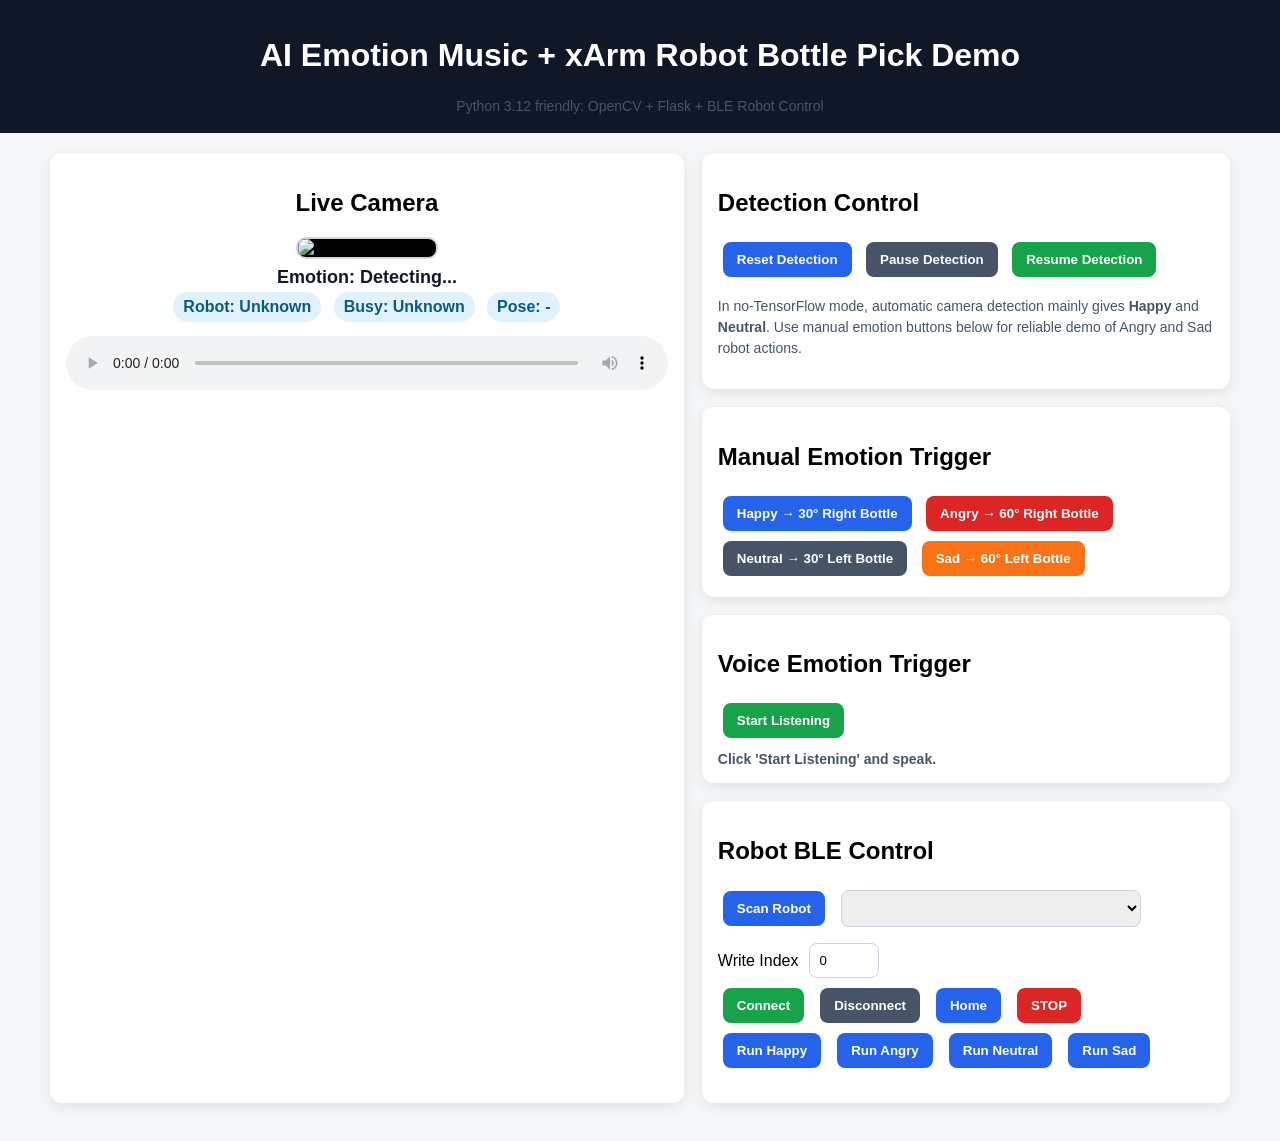
==== templates/index.html @ 093b4044 "Initial commit" ====
<!DOCTYPE html>
<html lang="en">
<head>
  <meta charset="UTF-8" />
  <meta name="viewport" content="width=device-width, initial-scale=1.0" />
  <title>AI Emotion Music + xArm Robot Demo</title>
  <style>
    body {
      font-family: Arial, sans-serif;
      margin: 0;
      padding: 0;
      background: #f4f6f8;
      transition: background-color 0.6s ease;
    }
    header {
      background: #101828;
      color: white;
      padding: 16px 24px;
      text-align: center;
    }
    .container {
      max-width: 1180px;
      margin: 20px auto;
      padding: 0 16px;
    }
    .grid {
      display: grid;
      grid-template-columns: 1.2fr 1fr;
      gap: 18px;
    }
    .card {
      background: white;
      border-radius: 12px;
      padding: 16px;
      box-shadow: 0 4px 14px rgba(0,0,0,0.08);
      margin-bottom: 18px;
    }
    .video-box {
      text-align: center;
    }
    #videoFeed {
      width: 100%;
      max-width: 720px;
      border-radius: 10px;
      border: 2px solid #d0d5dd;
      background: #000;
    }
    button {
      border: none;
      border-radius: 8px;
      padding: 10px 14px;
      margin: 5px;
      cursor: pointer;
      font-weight: 600;
      background: #2563eb;
      color: white;
    }
    button.secondary { background: #475467; }
    button.danger { background: #dc2626; }
    button.success { background: #16a34a; }
    button.warning { background: #f97316; }
    select, input {
      padding: 9px;
      margin: 5px;
      border-radius: 8px;
      border: 1px solid #cbd5e1;
    }
    .status {
      font-size: 18px;
      font-weight: 700;
      color: #101828;
      margin-top: 8px;
    }
    .small {
      color: #475467;
      font-size: 14px;
      line-height: 1.5;
    }
    .pill {
      display: inline-block;
      padding: 6px 10px;
      border-radius: 999px;
      background: #e0f2fe;
      color: #075985;
      font-weight: 700;
      margin: 4px;
    }
    .row {
      display: flex;
      flex-wrap: wrap;
      align-items: center;
      gap: 6px;
    }
    audio {
      width: 100%;
      margin-top: 10px;
    }
    @media (max-width: 900px) {
      .grid { grid-template-columns: 1fr; }
    }
  </style>
</head>
<body>
  <header>
    <h1>AI Emotion Music + xArm Robot Bottle Pick Demo</h1>
    <div class="small">Python 3.12 friendly: OpenCV + Flask + BLE Robot Control</div>
  </header>

  <div class="container">
    <div class="grid">
      <div class="card video-box">
        <h2>Live Camera</h2>
        <img id="videoFeed" src="/video_feed" alt="Live camera feed" />
        <div class="status" id="emotionStatus">Emotion: Detecting...</div>
        <div>
          <span class="pill" id="robotConnected">Robot: Unknown</span>
          <span class="pill" id="robotBusy">Busy: Unknown</span>
          <span class="pill" id="poseKey">Pose: -</span>
        </div>
        <audio id="musicPlayer" controls></audio>
      </div>

      <div>
        <div class="card">
          <h2>Detection Control</h2>
          <button onclick="resetDetection()">Reset Detection</button>
          <button class="secondary" onclick="stopDetection()">Pause Detection</button>
          <button class="success" onclick="resumeDetection()">Resume Detection</button>
          <p class="small">
            In no-TensorFlow mode, automatic camera detection mainly gives <b>Happy</b> and <b>Neutral</b>.
            Use manual emotion buttons below for reliable demo of Angry and Sad robot actions.
          </p>
        </div>

        <div class="card">
          <h2>Manual Emotion Trigger</h2>
          <button onclick="setEmotion('happy')">Happy → 30° Right Bottle</button>
          <button class="danger" onclick="setEmotion('angry')">Angry → 60° Right Bottle</button>
          <button class="secondary" onclick="setEmotion('neutral')">Neutral → 30° Left Bottle</button>
          <button class="warning" onclick="setEmotion('sad')">Sad → 60° Left Bottle</button>
        </div>

        <div class="card">
          <h2>Voice Emotion Trigger</h2>
          <button id="btnStartVoice" class="success" onclick="startVoice()">Start Listening</button>
          <button id="btnStopVoice" class="danger" style="display:none" onclick="stopVoice()">Stop Listening</button>
          <div class="status" id="voiceStatus" style="font-size: 14px; color: #475467;">Click 'Start Listening' and speak.</div>
        </div>

        <div class="card">
          <h2>Robot BLE Control</h2>
          <div class="row">
            <button onclick="scanRobot()">Scan Robot</button>
            <select id="robotDevice" style="min-width:300px;"></select>
            <label>Write Index</label>
            <input id="writeIndex" value="0" style="width:50px;" />
          </div>
          <div class="row">
            <button class="success" onclick="connectRobot()">Connect</button>
            <button class="secondary" onclick="disconnectRobot()">Disconnect</button>
            <button onclick="robotHome()">Home</button>
            <button class="danger" onclick="robotStop()">STOP</button>
          </div>
          <div class="row">
            <button onclick="runRobot('happy')">Run Happy</button>
            <button onclick="runRobot('angry')">Run Angry</button>
            <button onclick="runRobot('neutral')">Run Neutral</button>
            <button onclick="runRobot('sad')">Run Sad</button>
          </div>
          <pre id="robotOutput" class="small"></pre>
        </div>
      </div>
    </div>
  </div>

<script>
const musicPlayer = document.getElementById('musicPlayer');
let lastSong = '';

function showRobotOutput(data) {
  document.getElementById('robotOutput').textContent = JSON.stringify(data, null, 2);
}

async function pollStatus() {
  try {
    const res = await fetch('/status');
    const data = await res.json();

    document.getElementById('robotConnected').textContent = 'Robot: ' + (data.robot_connected ? 'Connected' : 'Not connected');
    document.getElementById('robotBusy').textContent = 'Busy: ' + (data.robot_busy ? 'Yes' : 'No');

    if (data.locked) {
      document.getElementById('emotionStatus').textContent = 'Emotion: ' + data.emotion;
      document.getElementById('poseKey').textContent = 'Pose: ' + (data.robot_pose_key || '-');

      if (data.background) {
        document.body.style.backgroundColor = data.background;
      }

      if (data.song && data.song !== lastSong) {
        lastSong = data.song;
        musicPlayer.src = data.song;
        musicPlayer.play().catch(() => {});
      }
    } else {
      document.getElementById('emotionStatus').textContent = 'Emotion: Detecting...';
      document.getElementById('poseKey').textContent = 'Pose: -';
    }
  } catch (e) {
    console.log(e);
  }
}
setInterval(pollStatus, 1000);

async function resetDetection() {
  const res = await fetch('/reset');
  showRobotOutput(await res.json());
  lastSong = '';
}
async function stopDetection() {
  const res = await fetch('/stop_detect');
  showRobotOutput(await res.json());
}
async function resumeDetection() {
  const res = await fetch('/resume_detect');
  showRobotOutput(await res.json());
}
async function setEmotion(emotion) {
  const res = await fetch(`/set_emotion/${emotion}`);
  const data = await res.json();
  showRobotOutput(data);
  pollStatus();
}
async function scanRobot() {
  const res = await fetch('/robot/scan');
  const data = await res.json();
  showRobotOutput(data);
  const select = document.getElementById('robotDevice');
  select.innerHTML = '';
  if (data.ok && data.devices) {
    data.devices.forEach(d => {
      const opt = document.createElement('option');
      opt.value = d.address;
      opt.textContent = `${d.name} | ${d.address} | RSSI:${d.rssi}`;
      select.appendChild(opt);
    });
  }
}
async function connectRobot() {
  const address = document.getElementById('robotDevice').value;
  const writeIndex = parseInt(document.getElementById('writeIndex').value || '0');
  const res = await fetch('/robot/connect', {
    method: 'POST',
    headers: {'Content-Type': 'application/json'},
    body: JSON.stringify({address: address, write_index: writeIndex})
  });
  showRobotOutput(await res.json());
}
async function disconnectRobot() {
  const res = await fetch('/robot/disconnect');
  showRobotOutput(await res.json());
}
async function robotHome() {
  const res = await fetch('/robot/home');
  showRobotOutput(await res.json());
}
async function robotStop() {
  const res = await fetch('/robot/stop');
  showRobotOutput(await res.json());
}
async function runRobot(emotion) {
  const res = await fetch(`/robot/run/${emotion}`);
  showRobotOutput(await res.json());
}

// --- Voice Recognition Logic ---
let recognition = null;
if ('webkitSpeechRecognition' in window) {
  recognition = new webkitSpeechRecognition();
  recognition.continuous = false;
  recognition.interimResults = false;
  recognition.lang = 'en-US';

  recognition.onstart = function() {
    document.getElementById('btnStartVoice').style.display = 'none';
    document.getElementById('btnStopVoice').style.display = 'inline-block';
    document.getElementById('voiceStatus').textContent = 'Listening... Speak now.';
  };

  recognition.onresult = function(event) {
    const transcript = event.results[0][0].transcript;
    document.getElementById('voiceStatus').textContent = `Heard: "${transcript}"`;
    sendVoiceText(transcript);
  };

  recognition.onerror = function(event) {
    document.getElementById('voiceStatus').textContent = `Error: ${event.error}`;
    resetVoiceUI();
  };

  recognition.onend = function() {
    resetVoiceUI();
    if (document.getElementById('voiceStatus').textContent === 'Listening... Speak now.') {
        document.getElementById('voiceStatus').textContent = 'Listening ended without result.';
    }
  };
} else {
  console.log("Web Speech API is not supported in this browser.");
}

function startVoice() {
  if (recognition) {
    document.getElementById('voiceStatus').textContent = 'Requesting mic access...';
    recognition.start();
  } else {
    alert("Voice recognition not supported by your browser. Try Chrome.");
  }
}

function stopVoice() {
  if (recognition) {
    recognition.stop();
  }
}

function resetVoiceUI() {
  document.getElementById('btnStartVoice').style.display = 'inline-block';
  document.getElementById('btnStopVoice').style.display = 'none';
}

async function sendVoiceText(text) {
  const res = await fetch('/process_voice', {
    method: 'POST',
    headers: {'Content-Type': 'application/json'},
    body: JSON.stringify({text: text})
  });
  const data = await res.json();
  showRobotOutput(data);
  pollStatus();
}
</script>
</body>
</html>
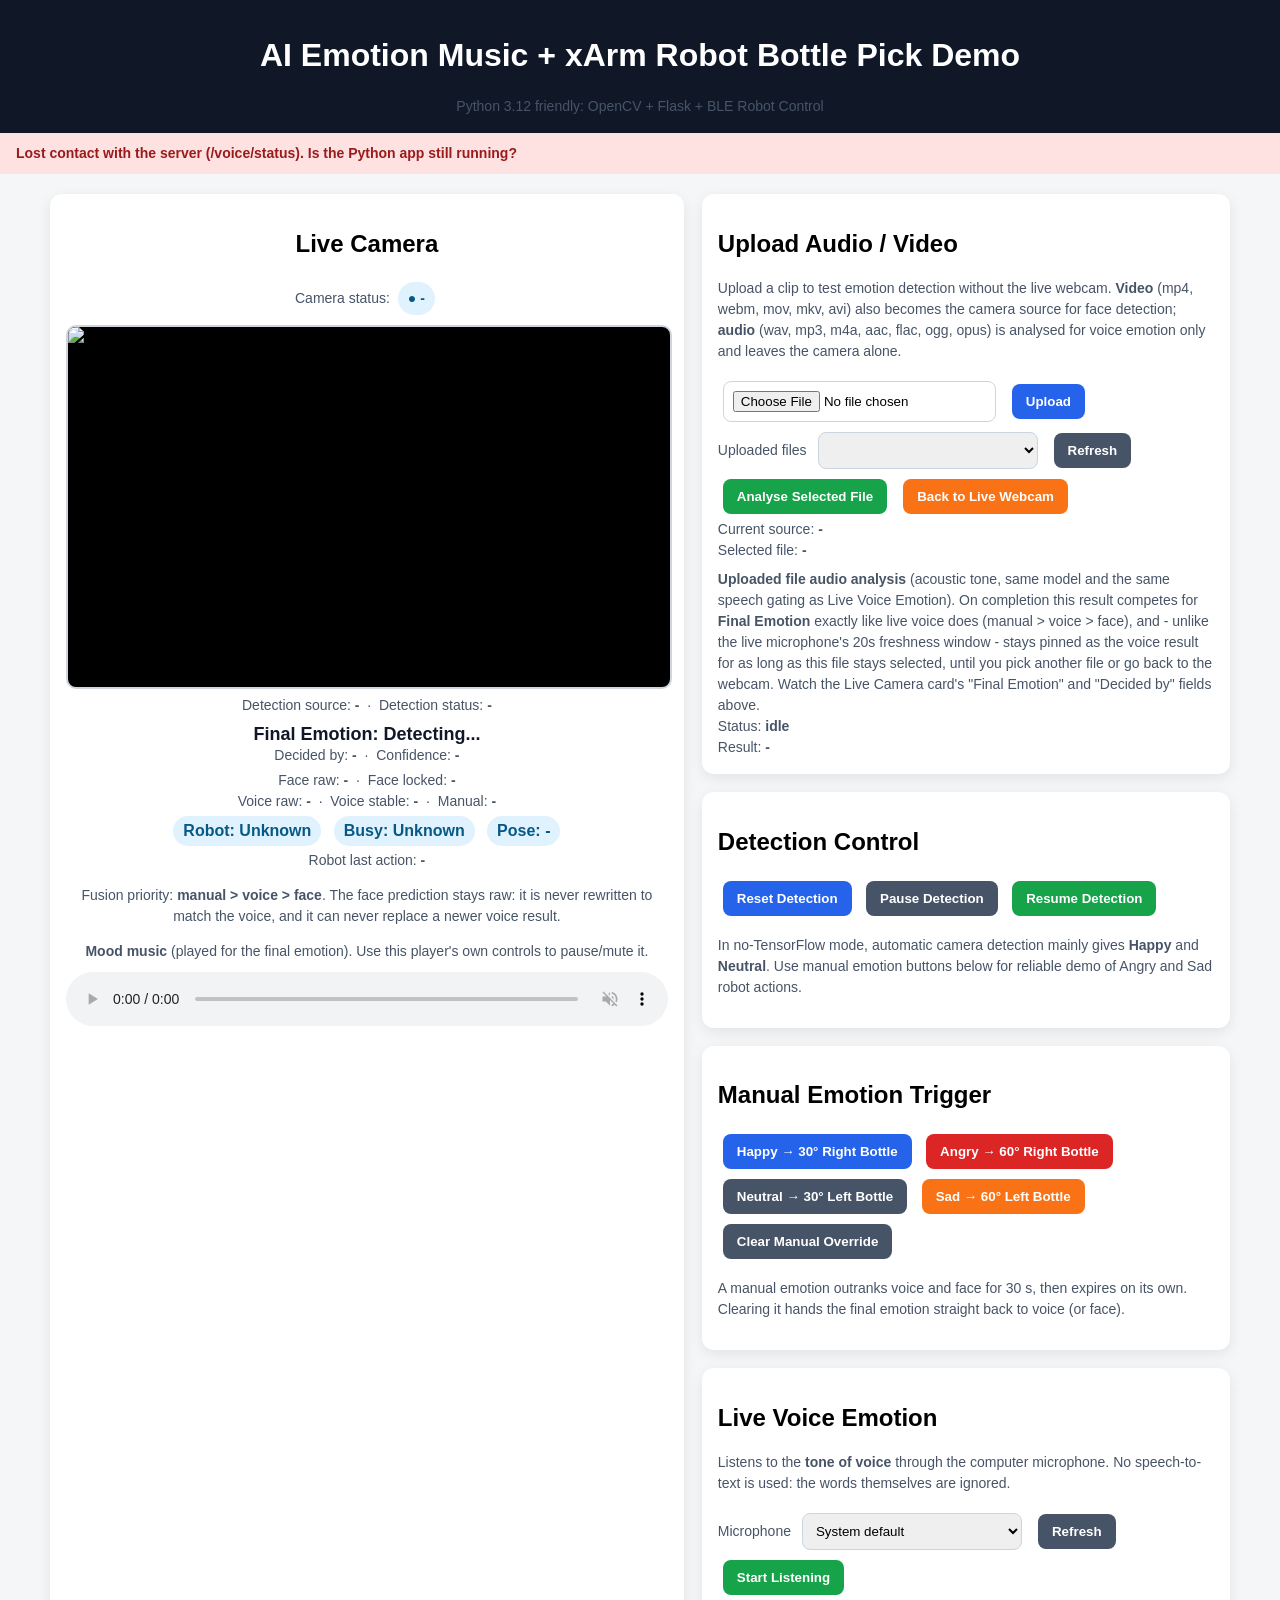
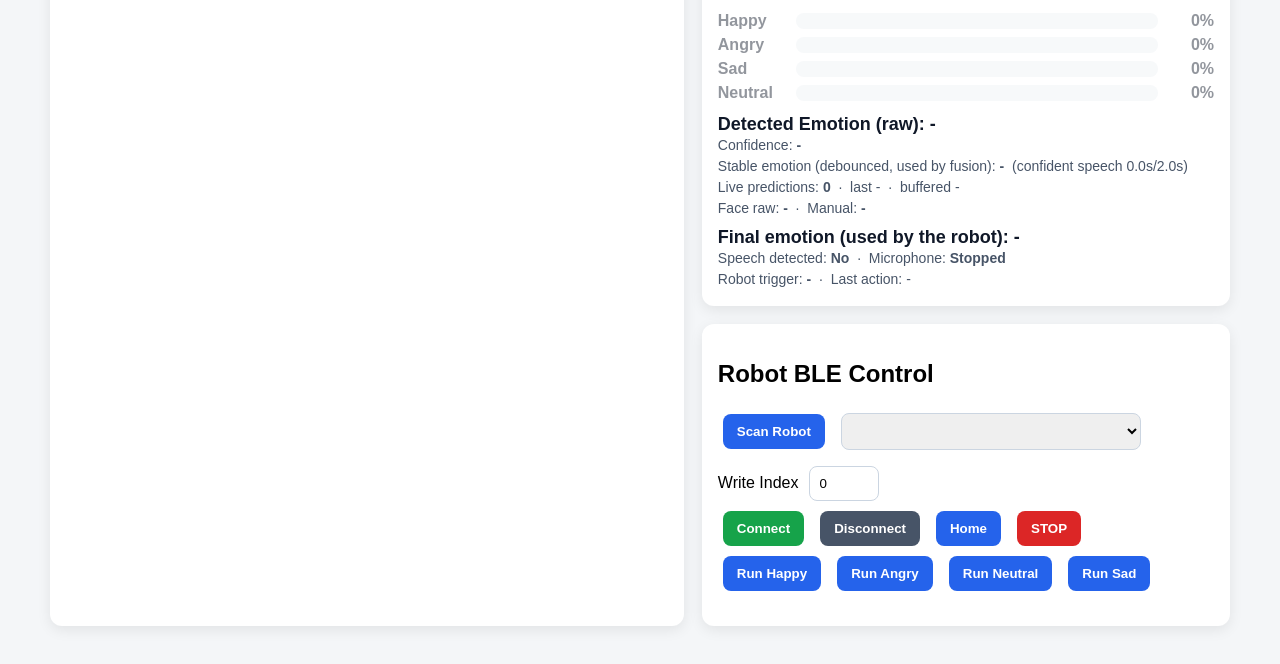
==== commit 8677c471: "Changes in datasets used and model used" ====
--- a/templates/index.html
+++ b/templates/index.html
@@ -38,13 +38,30 @@
     .video-box {
       text-align: center;
     }
-    #videoFeed {
+    #videoFeed, #testVideoPreview {
       width: 100%;
       max-width: 720px;
       border-radius: 10px;
       border: 2px solid #d0d5dd;
       background: #000;
     }
+    /* Visible black box even before the first frame arrives (or if a frame
+       fetch ever fails) instead of collapsing to nothing, which is what an
+       <img> with no intrinsic size and no src does. */
+    #videoFeed { min-height: 360px; object-fit: contain; display: block; }
+    .video-wrap { overflow: visible; }
+    #cameraStatusMessage {
+      margin-top: 8px;
+      padding: 10px 12px;
+      border-radius: 8px;
+      background: #fef2f2;
+      color: #991b1b;
+      text-align: left;
+      font-weight: 600;
+    }
+    .pill-ok { background: #dcfce7; color: #166534; }
+    .pill-bad { background: #fee2e2; color: #991b1b; }
+    .pill-warn { background: #fef9c3; color: #854d0e; }
     button {
       border: none;
       border-radius: 8px;
@@ -95,6 +112,40 @@
       width: 100%;
       margin-top: 10px;
     }
+    .voice-bars {
+      margin: 12px 0;
+      transition: opacity 0.3s ease;
+    }
+    .voice-bars.idle { opacity: 0.45; }
+    .voice-bar-row {
+      display: grid;
+      grid-template-columns: 70px 1fr 48px;
+      align-items: center;
+      gap: 8px;
+      margin: 6px 0;
+      font-weight: 600;
+      color: #101828;
+    }
+    .voice-bar-track {
+      height: 16px;
+      background: #eef2f6;
+      border-radius: 999px;
+      overflow: hidden;
+    }
+    .voice-bar-fill {
+      height: 100%;
+      width: 0%;
+      border-radius: 999px;
+      transition: width 0.35s ease;
+    }
+    .voice-bar-pct {
+      text-align: right;
+      font-variant-numeric: tabular-nums;
+    }
+    .source-line { margin-top: 4px; }
+
+    .voice-error { color: #b42318; }
+    .voice-warning { color: #b54708; }
     @media (max-width: 900px) {
       .grid { grid-template-columns: 1fr; }
     }
@@ -106,21 +157,122 @@
     <div class="small">Python 3.12 friendly: OpenCV + Flask + BLE Robot Control</div>
   </header>
 
+  <div class="small" id="connectionError"
+       style="display:none;background:#fee2e2;color:#991b1b;padding:10px 16px;font-weight:600;"></div>
+
   <div class="container">
     <div class="grid">
       <div class="card video-box">
         <h2>Live Camera</h2>
-        <img id="videoFeed" src="/video_feed" alt="Live camera feed" />
-        <div class="status" id="emotionStatus">Emotion: Detecting...</div>
+        <div class="small" style="margin-bottom:6px;">
+          Camera status: <span class="pill" id="cameraStatusPill">● -</span>
+        </div>
+        <div class="video-wrap">
+          <!-- No static src: JS polls /video_frame and swaps this in (see
+               CameraFeed below). A hard-coded multipart/x-mixed-replace src
+               here rendered nothing at all in Safari - the stream itself was
+               verified correct with curl, but Safari/WebKit does not
+               reliably render that content type in an <img>. -->
+          <img id="videoFeed" alt="Live camera feed" />
+          <div class="small" id="cameraStatusMessage" style="display:none;"></div>
+        </div>
+        <div class="small" style="margin-top:6px;">
+          Detection source: <b id="detectionSource">-</b> &nbsp;·&nbsp;
+          Detection status: <b id="detectionStatus">-</b>
+        </div>
+        <div class="status" id="finalEmotionStatus">Final Emotion: Detecting...</div>
+        <div class="small">
+          Decided by: <b id="finalSource">-</b> &nbsp;·&nbsp; Confidence: <b id="finalConfidence">-</b>
+        </div>
+        <div class="small source-line">
+          Face raw: <b id="faceEmotion">-</b> &nbsp;·&nbsp;
+          Face locked: <b id="faceLocked">-</b>
+        </div>
+        <div class="small">
+          Voice raw: <b id="voiceRawMirror">-</b> &nbsp;·&nbsp;
+          Voice stable: <b id="voiceStableMirror">-</b> &nbsp;·&nbsp;
+          Manual: <b id="manualEmotion">-</b>
+        </div>
         <div>
           <span class="pill" id="robotConnected">Robot: Unknown</span>
           <span class="pill" id="robotBusy">Busy: Unknown</span>
           <span class="pill" id="poseKey">Pose: -</span>
         </div>
-        <audio id="musicPlayer" controls></audio>
+        <div class="small">Robot last action: <b id="finalLastAction">-</b></div>
+        <p class="small">
+          Fusion priority: <b>manual &gt; voice &gt; face</b>. The face prediction stays raw:
+          it is never rewritten to match the voice, and it can never replace a newer voice result.
+        </p>
+        <div class="small" style="margin-top:10px;">
+          <b>Mood music</b> (played for the final emotion). Use this player's own
+          controls to pause/mute it.
+        </div>
+        <audio id="musicPlayer" controls preload="none"></audio>
+        <div class="small" id="musicError" style="color:#b42318;"></div>
       </div>
 
       <div>
+        <div class="card">
+          <h2>Upload Audio / Video</h2>
+          <p class="small">
+            Upload a clip to test emotion detection without the live webcam.
+            <b>Video</b> (mp4, webm, mov, mkv, avi) also becomes the camera source for face
+            detection; <b>audio</b> (wav, mp3, m4a, aac, flac, ogg, opus) is analysed for
+            voice emotion only and leaves the camera alone.
+          </p>
+          <div class="row">
+            <input type="file" id="videoFile"
+                   accept=".mp4,.webm,.mov,.mkv,.avi,.wav,.mp3,.m4a,.aac,.flac,.ogg,.opus,audio/*,video/*" />
+            <button id="btnUpload" onclick="uploadVideo()">Upload</button>
+          </div>
+          <div class="small" id="uploadError" style="color:#b42318;"></div>
+          <div class="row">
+            <label class="small" for="videoSelect">Uploaded files</label>
+            <select id="videoSelect" style="min-width:220px;"></select>
+            <button class="secondary" onclick="loadVideoList()">Refresh</button>
+          </div>
+          <div class="row">
+            <button class="success" onclick="useSelectedVideo()">Analyse Selected File</button>
+            <button class="warning" onclick="useWebcam()">Back to Live Webcam</button>
+          </div>
+          <div class="small">Current source: <b id="currentVideoSource">-</b></div>
+          <div class="small">Selected file: <b id="selectedVideoFile">-</b></div>
+
+          <!-- One element per media type, and only ever ONE of them holds a src
+               at a time (see AudioBus.showPreview). Both are registered with the
+               AudioBus so the global MUTE reaches them. -->
+          <video id="testVideoPreview" controls playsinline preload="metadata"
+                 style="display:none; margin-top:10px;"></video>
+          <audio id="testAudioPreview" controls preload="none"
+                 style="display:none; margin-top:10px;"></audio>
+          <div class="small" id="previewHint" style="display:none;">
+            Press play to hear this clip. The mood music pauses while it plays, so only
+            one sound is ever audible.
+          </div>
+
+          <div class="small" style="margin-top:8px;">
+            <b>Uploaded file audio analysis</b> (acoustic tone, same model and the same
+            speech gating as Live Voice Emotion). On completion this result competes for
+            <b>Final Emotion</b> exactly like live voice does (manual &gt; voice &gt; face),
+            and - unlike the live microphone's 20s freshness window - stays pinned as the
+            voice result for as long as this file stays selected, until you pick another
+            file or go back to the webcam. Watch the Live Camera card's "Final Emotion" and
+            "Decided by" fields above.
+          </div>
+          <div class="small">
+            Status: <b id="uploadAnalysisStatus">idle</b>
+          </div>
+          <div class="small">
+            Result: <b id="uploadAnalysisResult">-</b>
+          </div>
+          <div class="small" id="uploadAnalysisError" style="color:#b42318;"></div>
+          <details class="small" id="uploadEnsembleBox" style="display:none;margin-top:6px;">
+            <summary style="cursor:pointer;">Per-model breakdown for this file</summary>
+            <div id="uploadEnsembleMembers" style="margin-top:4px;font-family:monospace;
+                 font-size:11px;line-height:1.5;"></div>
+          </details>
+        </div>
+
         <div class="card">
           <h2>Detection Control</h2>
           <button onclick="resetDetection()">Reset Detection</button>
@@ -138,13 +290,76 @@
           <button class="danger" onclick="setEmotion('angry')">Angry → 60° Right Bottle</button>
           <button class="secondary" onclick="setEmotion('neutral')">Neutral → 30° Left Bottle</button>
           <button class="warning" onclick="setEmotion('sad')">Sad → 60° Left Bottle</button>
+          <div class="row">
+            <button class="secondary" onclick="clearManual()">Clear Manual Override</button>
+          </div>
+          <p class="small">
+            A manual emotion outranks voice and face for 30 s, then expires on its own.
+            Clearing it hands the final emotion straight back to voice (or face).
+          </p>
         </div>
 
         <div class="card">
-          <h2>Voice Emotion Trigger</h2>
-          <button id="btnStartVoice" class="success" onclick="startVoice()">Start Listening</button>
-          <button id="btnStopVoice" class="danger" style="display:none" onclick="stopVoice()">Stop Listening</button>
-          <div class="status" id="voiceStatus" style="font-size: 14px; color: #475467;">Click 'Start Listening' and speak.</div>
+          <h2>Live Voice Emotion</h2>
+          <p class="small">
+            Listens to the <b>tone of voice</b> through the computer microphone.
+            No speech-to-text is used: the words themselves are ignored.
+          </p>
+          <div class="row">
+            <label class="small" for="voiceDevice">Microphone</label>
+            <select id="voiceDevice" style="min-width:220px;"><option value="">System default</option></select>
+            <button class="secondary" onclick="loadVoiceDevices()">Refresh</button>
+          </div>
+          <div class="row">
+            <button id="btnStartVoice" class="success" onclick="startVoice()">Start Listening</button>
+            <button id="btnStopVoice" class="danger" style="display:none" onclick="stopVoice()">Stop Listening</button>
+          </div>
+
+          <div class="voice-bars idle" id="voiceBars">
+            <div class="voice-bar-row">
+              <span>Happy</span>
+              <div class="voice-bar-track"><div class="voice-bar-fill" id="bar-happy" style="background:#f59e0b"></div></div>
+              <span class="voice-bar-pct" id="pct-happy">0%</span>
+            </div>
+            <div class="voice-bar-row">
+              <span>Angry</span>
+              <div class="voice-bar-track"><div class="voice-bar-fill" id="bar-angry" style="background:#dc2626"></div></div>
+              <span class="voice-bar-pct" id="pct-angry">0%</span>
+            </div>
+            <div class="voice-bar-row">
+              <span>Sad</span>
+              <div class="voice-bar-track"><div class="voice-bar-fill" id="bar-sad" style="background:#4f46e5"></div></div>
+              <span class="voice-bar-pct" id="pct-sad">0%</span>
+            </div>
+            <div class="voice-bar-row">
+              <span>Neutral</span>
+              <div class="voice-bar-track"><div class="voice-bar-fill" id="bar-neutral" style="background:#0ea5e9"></div></div>
+              <span class="voice-bar-pct" id="pct-neutral">0%</span>
+            </div>
+          </div>
+
+          <div class="status" id="voiceEmotion">Detected Emotion (raw): -</div>
+          <div class="small">Confidence: <b id="voiceConfidence">-</b></div>
+          <div class="small">Stable emotion (debounced, used by fusion): <b id="voiceStable">-</b>
+            &nbsp;(confident speech <span id="voiceStreak">0.0s/2.0s</span>)</div>
+          <div class="small">Live predictions: <b id="voicePredictions">0</b>
+            &nbsp;·&nbsp; last <span id="voicePredictionAge">-</span>
+            &nbsp;·&nbsp; buffered <span id="voiceBuffered">-</span></div>
+          <div class="small">Face raw: <b id="voiceFaceMirror">-</b> &nbsp;·&nbsp;
+            Manual: <b id="voiceManualMirror">-</b></div>
+          <div class="status" id="voiceFinalLine">Final emotion (used by the robot): <b id="voiceFinalEmotion">-</b>
+            <span id="voiceFinalSource"></span></div>
+          <div class="small">Speech detected: <b id="voiceSpeech">No</b> &nbsp;·&nbsp; Microphone: <b id="voiceMic">Stopped</b></div>
+          <div class="small">Robot trigger: <b id="voiceRobotMode">-</b> &nbsp;·&nbsp; Last action: <span id="voiceLastAction">-</span></div>
+          <div class="small voice-warning" id="voiceWarning"></div>
+          <!-- Ensemble debugging. Hidden entirely when a single model is running,
+               so the panel looks exactly as it did before the ensemble existed. -->
+          <details class="small" id="voiceEnsembleBox" style="display:none;margin-top:6px;">
+            <summary style="cursor:pointer;">Ensemble: <b id="voiceEnsembleSummary">-</b></summary>
+            <div id="voiceEnsembleMembers" style="margin-top:4px;font-family:monospace;
+                 font-size:11px;line-height:1.5;"></div>
+          </details>
+          <div class="small voice-error" id="voiceError"></div>
         </div>
 
         <div class="card">
@@ -174,170 +389,961 @@
   </div>
 
 <script>
+// ============================================================================
+// AUDIO BUS - the single owner of every sound this page can make
+// ----------------------------------------------------------------------------
+// Before this existed there were two uncoordinated media elements (the mood
+// music player and the uploaded-clip preview). Both could play at once, and the
+// <audio controls> mute only ever reached the element it belonged to, so the
+// other path kept playing - that is the "I can hear it twice / mute does not
+// work" problem.
+//
+// Rules enforced here, in ONE place:
+//   1. Every media element the app creates is registered with the bus.
+//   2. At most one registered element is audible at any moment. Starting one
+//      pauses the others, so two sounds can never overlap.
+//   3. ONE global mute applies to every registered element, now and to any
+//      element registered later. Unmute restores the previous playback.
+//   4. Only one browser tab is allowed to make sound (localStorage leader
+//      lock), so opening the app twice cannot double the audio either.
+// ============================================================================
+const AudioBus = (function () {
+  const elements = [];            // every media element the app owns
+  let muted = false;
+  let activeId = null;            // which element is currently allowed to sound
+  let wasLeader = false;
+
+  // ---- cross-tab leader lock (a second tab is a second copy of every element)
+  const TAB_ID = (window.crypto && crypto.randomUUID) ? crypto.randomUUID() : String(Math.random());
+  const LEADER_KEY = 'emotionAppAudioLeader';
+  const LEADER_TTL_MS = 3000;
+
+  function claimLeaderIfFree() {
+    try {
+      const raw = localStorage.getItem(LEADER_KEY);
+      const leader = raw ? JSON.parse(raw) : null;
+      if (!leader || (Date.now() - leader.ts) > LEADER_TTL_MS || leader.id === TAB_ID) {
+        localStorage.setItem(LEADER_KEY, JSON.stringify({ id: TAB_ID, ts: Date.now() }));
+      }
+    } catch (e) { /* private mode: every tab behaves as leader */ }
+  }
+
+  function isLeader() {
+    try {
+      const raw = localStorage.getItem(LEADER_KEY);
+      return raw ? JSON.parse(raw).id === TAB_ID : true;
+    } catch (e) { return true; }
+  }
+
+  function apply() {
+    // Single place that decides what each element is allowed to do.
+    //
+    // The ACTIVE element's own pause/play/mute state is left entirely to the
+    // user (native player controls) - this function only ever forces it
+    // muted when the bus-level `muted` flag is on. It must NEVER force it
+    // back to unmuted or force-resume playback: this ran on every poll tick
+    // (every 0.5-1s) and previously reset el.muted=false and called
+    // .play() again whenever it saw the element paused, which meant clicking
+    // the native pause or mute button got silently undone within a second.
+    //
+    // Every OTHER element (not currently active) still gets force-muted and
+    // paused here - that is the actual "only one audible source" guarantee,
+    // and it is safe to keep re-asserting since the user has no reason to be
+    // interacting with an element that isn't the one playing.
+    const leader = isLeader();
+    elements.forEach(entry => {
+      const el = entry.el;
+      const isActive = leader && entry.id === activeId;
+      if (isActive) {
+        if (muted) el.muted = true;
+      } else {
+        el.muted = true;
+        if (!el.paused) el.pause();
+      }
+    });
+    render();
+    return leader;
+  }
+
+  function render() {
+    // No visible mute/audio-source indicator in the UI any more (the status
+    // bar that showed one was removed) - mute state itself still lives in
+    // `muted` above and is still enforced on every registered element by
+    // apply(). Each media element's own native controls show its state.
+  }
+
+  function register(el, id, label) {
+    if (!el || elements.some(e => e.id === id)) return;
+    elements.push({ el, id, label });
+    // Taking over an element means taking over its PLAY event too: if the user
+    // presses the element's own native play button, that element becomes the
+    // single audible one and everything else stops. This is what makes the
+    // native controls safe to keep.
+    el.addEventListener('play', () => {
+      if (muted || !isLeader()) { el.pause(); return; }
+      activeId = id;
+      apply();
+    });
+    el.addEventListener('pause', render);
+    el.addEventListener('ended', render);
+    el.addEventListener('volumechange', render);
+    el.muted = muted || id !== activeId;
+  }
+
+  function play(id, src) {
+    const entry = elements.find(e => e.id === id);
+    if (!entry) return;
+
+    // renderEmotion() calls AudioBus.play('music', ...) on almost every status
+    // poll (about once a second) as long as the fused emotion has a song -
+    // not just when the song actually changes. Without this guard that call
+    // steals `activeId` back from a preview clip the user just pressed play
+    // on, which gets muted+paused by apply() a moment later: the clip would
+    // play for under a second and then silently stop. A currently-playing
+    // preview was started by an explicit user click (the native 'play'
+    // listener below) and must keep priority until it pauses/ends on its own.
+    if (id !== activeId) {
+      const current = elements.find(e => e.id === activeId);
+      if (current && !current.el.paused && current.id.startsWith('preview')) {
+        return;
+      }
+    }
+
+    claimLeaderIfFree();
+    const leader = isLeader();
+    const justBecameLeader = leader && !wasLeader;
+    wasLeader = leader;
+
+    if (!leader) { entry.el.pause(); render(); return; }
+
+    const changed = src && entry.el.getAttribute('src') !== src;
+    if (changed) entry.el.setAttribute('src', src);
+    activeId = id;
+    apply();
+    if (muted) return;                       // stay silent, but keep the source loaded
+    // Only start playback ourselves for a reason WE caused: a new song, or
+    // just having become the audio leader. This is called again on every
+    // status poll (every 0.5-1s) as long as the same emotion holds, so it
+    // must NOT auto-resume just because the element happens to be paused -
+    // that overrode the user's own pause button within a second of pressing
+    // it. A user-initiated pause is respected and stays paused.
+    if (changed || justBecameLeader) {
+      entry.el.play().catch(() => { /* autoplay blocked until the user interacts */ });
+    }
+  }
+
+  function stop(id) {
+    const entry = elements.find(e => e.id === id);
+    if (!entry) return;
+    entry.el.pause();
+    if (activeId === id) activeId = null;
+    render();
+  }
+
+  function toggleMute() {
+    muted = !muted;
+    const leader = apply();
+    // apply() only ever forces the active element muted, never unmuted (see
+    // its comment), so unmuting has to be done explicitly here.
+    const entry = activeId && elements.find(e => e.id === activeId);
+    if (!muted && leader && entry) {
+      entry.el.muted = false;
+      if (entry.el.getAttribute('src')) entry.el.play().catch(() => {});
+    }
+    console.log('[AUDIO] mute =', muted);
+    return muted;
+  }
+
+  claimLeaderIfFree();
+  setInterval(() => { claimLeaderIfFree(); apply(); }, 1000);
+  window.addEventListener('beforeunload', () => {
+    try { if (isLeader()) localStorage.removeItem(LEADER_KEY); } catch (e) {}
+    elements.forEach(e => e.el.pause());
+  });
+
+  return {
+    register, play, stop, toggleMute, render,
+    isMuted: () => muted,
+    activeId: () => activeId,
+  };
+})();
+
+// ============================================================================
+// CAMERA FEED - polled single frames, not the multipart/x-mixed-replace <img>
+// ----------------------------------------------------------------------------
+// ROOT CAUSE this replaces: the server's MJPEG stream (/video_feed) was
+// verified correct with curl (real JPEG frames, correct boundaries, correct
+// Content-Type), but a plain <img src="/video_feed"> rendered nothing at all
+// in Safari. Safari/WebKit does not reliably support multipart/x-mixed-replace
+// in an <img> - Chrome and Firefox do, Safari does not. Fetching one JPEG per
+// request and swapping it in via an object URL is not multipart-specific, so
+// it renders identically in every browser.
+// ============================================================================
+const CameraFeed = (function () {
+  const img = document.getElementById('videoFeed');
+  let currentUrl = null;
+  let inFlight = false;
+  let timer = null;
+  let failures = 0;
+
+  async function tick() {
+    if (inFlight) return;          // never let two frame fetches overlap
+    inFlight = true;
+    try {
+      const res = await fetch('/video_frame', { cache: 'no-store' });
+      if (!res.ok) throw new Error('HTTP ' + res.status);
+      const blob = await res.blob();
+      const url = URL.createObjectURL(blob);
+      img.src = url;
+      // Revoke the PREVIOUS object URL only after the new one is assigned,
+      // so the browser is never asked to paint a revoked URL.
+      if (currentUrl) URL.revokeObjectURL(currentUrl);
+      currentUrl = url;
+      failures = 0;
+    } catch (e) {
+      failures++;
+      if (failures === 5) console.log('[CAMERA] /video_frame failing:', e);
+    } finally {
+      inFlight = false;
+    }
+  }
+
+  function start(intervalMs) {
+    stop();
+    tick();
+    timer = setInterval(tick, intervalMs || 100);   // ~10 fps
+  }
+
+  function stop() {
+    if (timer) { clearInterval(timer); timer = null; }
+  }
+
+  return { start, stop };
+})();
+
 const musicPlayer = document.getElementById('musicPlayer');
-let lastSong = '';
+const testVideoPreview = document.getElementById('testVideoPreview');
+const testAudioPreview = document.getElementById('testAudioPreview');
+
+AudioBus.register(musicPlayer, 'music', 'mood music');
+AudioBus.register(testVideoPreview, 'preview', 'uploaded clip');
+AudioBus.register(testAudioPreview, 'preview-audio', 'uploaded clip');
+
+musicPlayer.addEventListener('error', () => {
+  // A missing/unplayable song used to fail completely silently.
+  const src = musicPlayer.getAttribute('src');
+  text('musicError', src ? 'Could not play ' + src : '');
+});
+
+// ============================================================================
+// EMOTION STORE - the single authoritative emotion state
+// ----------------------------------------------------------------------------
+// ROOT CAUSE this replaces: /status and /voice/status are two endpoints, polled
+// by two loops, each taking its own snapshot of the fused emotion at a
+// different instant, and each rendering its own copy into a different part of
+// the page. When fusion changed between the two snapshots the camera card and
+// the voice card legitimately showed different emotions (ANGRY here, HAPPY
+// there). Both now feed this ONE store, and the store refuses any payload whose
+// server-side state_seq is older than what is already displayed, so an older
+// inference can never overwrite a newer one no matter which endpoint or in
+// what order it arrives.
+// ============================================================================
+const EmotionState = {
+  emotion: null,
+  source: null,
+  confidence: 0,
+  stateSeq: -1,
+  poseKey: '-',
+  background: '#ffffff',
+  song: '',
+  lastAction: null,
+  updatedAt: 0,
+};
+
+function applyEmotionState(payload) {
+  const seq = Number(payload.state_seq);
+  if (!Number.isFinite(seq)) return false;         // malformed response: ignore
+  if (seq < EmotionState.stateSeq) {
+    console.log('[UI] dropped stale emotion state', seq, '<', EmotionState.stateSeq);
+    return false;
+  }
+  EmotionState.stateSeq = seq;
+  EmotionState.emotion = payload.emotion || null;
+  EmotionState.source = payload.source || null;
+  EmotionState.confidence = Number(payload.confidence) || 0;
+  if (payload.pose_key !== undefined) EmotionState.poseKey = payload.pose_key;
+  if (payload.background !== undefined) EmotionState.background = payload.background;
+  if (payload.song !== undefined) EmotionState.song = payload.song;
+  if (payload.last_action !== undefined) EmotionState.lastAction = payload.last_action;
+  EmotionState.updatedAt = Date.now();
+  renderEmotion();
+  return true;
+}
+
+// EVERY emotion readout on the page is written here, from the one store, so two
+// of them can never disagree.
+function renderEmotion() {
+  const e = EmotionState.emotion;
+  const label = e ? e.toUpperCase() : null;
+  const isDefault = EmotionState.source === 'default';
+  const confText = (!e || isDefault)
+    ? (e ? 'n/a (nothing detected yet)' : '-')
+    : Math.round(EmotionState.confidence * 100) + '%';
+
+  text('finalEmotionStatus', 'Final Emotion: ' + (label || 'Detecting...'));
+  text('finalSource', EmotionState.source || '-');
+  text('finalConfidence', confText);
+  text('poseKey', 'Pose: ' + (EmotionState.poseKey || '-'));
+  text('finalLastAction', EmotionState.lastAction ? EmotionState.lastAction.action : '-');
+
+  // The voice card's "final" readout is the SAME store, not a second fetch.
+  text('voiceFinalEmotion', label || '-');
+  text('voiceFinalSource', EmotionState.source ? '(from ' + EmotionState.source + ')' : '');
+  text('voiceLastAction', EmotionState.lastAction ? EmotionState.lastAction.action : '-');
+
+  if (e && !isDefault) {
+    if (EmotionState.background) document.body.style.backgroundColor = EmotionState.background;
+    if (EmotionState.song) {
+      AudioBus.play('music', EmotionState.song);
+    } else {
+      AudioBus.stop('music');
+    }
+  }
+}
+
+function text(id, value) {
+  const el = document.getElementById(id);
+  if (el) el.textContent = value;
+}
 
 function showRobotOutput(data) {
   document.getElementById('robotOutput').textContent = JSON.stringify(data, null, 2);
 }
 
+// ---- network error surfacing (never fail silently) -------------------------
+let consecutiveNetworkErrors = 0;
+
+function noteNetworkOk() {
+  consecutiveNetworkErrors = 0;
+  document.getElementById('connectionError').style.display = 'none';
+}
+
+function noteNetworkError(what, err) {
+  consecutiveNetworkErrors++;
+  console.log('[NET]', what, err);
+  if (consecutiveNetworkErrors >= 3) {
+    const el = document.getElementById('connectionError');
+    el.textContent = 'Lost contact with the server (' + what + '). Is the Python app still running?';
+    el.style.display = 'block';
+  }
+}
+
+async function getJSON(url, options) {
+  const res = await fetch(url, options);
+  const body = await res.text();
+  let data;
+  try {
+    data = JSON.parse(body);
+  } catch (e) {
+    throw new Error('Server sent a malformed response (HTTP ' + res.status + ')');
+  }
+  if (!res.ok && data.error === undefined) {
+    throw new Error('Server error (HTTP ' + res.status + ')');
+  }
+  return data;
+}
+
+// ============================================================================
+// STATUS POLLING - one scheduler, one request of each kind in flight
+// ============================================================================
+const CAMERA_STATUS_DISPLAY = {
+  starting:  { label: 'STARTING',  cls: 'pill-warn' },
+  connected: { label: 'CONNECTED', cls: 'pill-ok' },
+  denied:    { label: 'DENIED',    cls: 'pill-bad' },
+  error:     { label: 'ERROR',     cls: 'pill-bad' },
+  stopped:   { label: 'STOPPED',   cls: 'pill-warn' },
+};
+
+function renderCameraStatus(data) {
+  const cam = data.camera_status || {};
+  const state = data.detection_active ? (cam.state || 'starting') : 'stopped';
+  const display = CAMERA_STATUS_DISPLAY[state] || { label: (state || '-').toUpperCase(), cls: '' };
+
+  const pill = document.getElementById('cameraStatusPill');
+  pill.textContent = '● ' + display.label;
+  pill.className = 'pill ' + display.cls;
+
+  // Driven by /status independently of the MJPEG <img>, so the real reason is
+  // still shown even when the stream itself is blank.
+  const msg = document.getElementById('cameraStatusMessage');
+  if (state === 'denied' || state === 'error') {
+    msg.textContent = cam.detail || 'Camera is not available.';
+    msg.style.display = 'block';
+  } else {
+    msg.style.display = 'none';
+  }
+}
+
+function renderDetectionSourceStatus(data) {
+  const videoSrc = data.video_source || {};
+  const upload = data.upload_analysis || {};
+  const source0 = EmotionState.source;
+
+  let source = '-', status = '-';
+  if (source0 === 'manual') {
+    source = 'MANUAL'; status = 'ACTIVE';
+  } else if (source0 === 'voice') {
+    source = 'VOICE'; status = 'LISTENING';
+  } else if (source0 === 'face') {
+    source = videoSrc.is_webcam ? 'LIVE CAMERA' : 'UPLOADED VIDEO';
+    status = data.detection_active ? 'RUNNING' : 'PAUSED';
+  } else {
+    source = 'NONE'; status = 'nothing detected yet';
+  }
+  const processing = upload.status === 'processing';
+  if (processing) status = 'PROCESSING (audio analysis)';
+
+  text('detectionSource', source);
+  text('detectionStatus', status);
+}
+
+function renderStatus(data) {
+  const face = data.face || {};
+  const voice = data.voice || {};
+  const manual = data.manual || {};
+  const final = data.final || {};
+
+  // The fused emotion goes through the ONE store (sequence-checked).
+  applyEmotionState({
+    state_seq: data.state_seq,
+    emotion: final.emotion,
+    source: final.source,
+    confidence: final.confidence,
+    pose_key: data.robot_pose_key,
+    background: data.background,
+    song: data.song,
+    last_action: data.last_action,
+  });
+
+  renderCameraStatus(data);
+  renderDetectionSourceStatus(data);
+
+  text('robotConnected', 'Robot: ' + (data.robot_connected ? 'Connected' : 'Not connected'));
+  text('robotBusy', 'Busy: ' + (data.robot_busy ? 'Yes' : 'No'));
+
+  // Raw per-source values: shown exactly as detected, never harmonised.
+  text('faceEmotion', face.emotion || '-');
+  text('faceLocked', face.locked ? (face.emotion || '-') : 'not locked');
+  text('voiceRawMirror', voice.raw_emotion
+        ? voice.raw_emotion + ' ' + Math.round((voice.raw_confidence || 0) * 100) + '%' +
+          ' (streak ' + (voice.streak || 0) + '/' + (voice.streak_required || 3) + ')'
+        : '-');
+  text('voiceStableMirror', voice.emotion
+        ? voice.emotion + (voice.kind === 'upload' ? ' (from uploaded file)'
+                           : voice.active ? '' : ' (mic stopped)')
+        : '-');
+  text('manualEmotion', manual.emotion || '-');
+  text('voiceFaceMirror', face.emotion
+        ? face.emotion.toUpperCase() + (face.locked ? ' (locked)' : '') : '-');
+  text('voiceManualMirror', manual.emotion ? manual.emotion.toUpperCase() : '-');
+
+  renderUploadAnalysis(data.upload_analysis || {});
+  text('currentVideoSource', (data.video_source || {}).filename || '-');
+}
+
+let statusBusy = false;
+let statusSeq = 0;
+let statusRendered = 0;
+
 async function pollStatus() {
+  if (statusBusy) return;                // no overlapping /status requests
+  statusBusy = true;
+  const seq = ++statusSeq;
   try {
-    const res = await fetch('/status');
-    const data = await res.json();
-
-    document.getElementById('robotConnected').textContent = 'Robot: ' + (data.robot_connected ? 'Connected' : 'Not connected');
-    document.getElementById('robotBusy').textContent = 'Busy: ' + (data.robot_busy ? 'Yes' : 'No');
-
-    if (data.locked) {
-      document.getElementById('emotionStatus').textContent = 'Emotion: ' + data.emotion;
-      document.getElementById('poseKey').textContent = 'Pose: ' + (data.robot_pose_key || '-');
-
-      if (data.background) {
-        document.body.style.backgroundColor = data.background;
-      }
-
-      if (data.song && data.song !== lastSong) {
-        lastSong = data.song;
-        musicPlayer.src = data.song;
-        musicPlayer.play().catch(() => {});
-      }
-    } else {
-      document.getElementById('emotionStatus').textContent = 'Emotion: Detecting...';
-      document.getElementById('poseKey').textContent = 'Pose: -';
-    }
+    const data = await getJSON('/status');
+    noteNetworkOk();
+    if (seq <= statusRendered) {         // a newer response already rendered
+      console.log('[UI] dropped out-of-order /status response', seq);
+      return;
+    }
+    statusRendered = seq;
+    renderStatus(data);
   } catch (e) {
-    console.log(e);
-  }
-}
-setInterval(pollStatus, 1000);
-
+    noteNetworkError('/status', e);
+  } finally {
+    statusBusy = false;
+  }
+}
+
+// ============================================================================
+// DETECTION CONTROL
+// ============================================================================
 async function resetDetection() {
-  const res = await fetch('/reset');
-  showRobotOutput(await res.json());
-  lastSong = '';
+  try {
+    showRobotOutput(await getJSON('/reset'));
+    AudioBus.stop('music');
+    musicPlayer.removeAttribute('src');
+    pollStatus();
+  } catch (e) { noteNetworkError('/reset', e); }
 }
 async function stopDetection() {
-  const res = await fetch('/stop_detect');
-  showRobotOutput(await res.json());
+  try { showRobotOutput(await getJSON('/stop_detect')); pollStatus(); }
+  catch (e) { noteNetworkError('/stop_detect', e); }
 }
 async function resumeDetection() {
-  const res = await fetch('/resume_detect');
-  showRobotOutput(await res.json());
+  try { showRobotOutput(await getJSON('/resume_detect')); pollStatus(); }
+  catch (e) { noteNetworkError('/resume_detect', e); }
 }
 async function setEmotion(emotion) {
-  const res = await fetch(`/set_emotion/${emotion}`);
-  const data = await res.json();
-  showRobotOutput(data);
-  pollStatus();
-}
+  try {
+    const data = await getJSON('/set_emotion/' + encodeURIComponent(emotion));
+    showRobotOutput(data);
+    pollStatus();
+  } catch (e) { noteNetworkError('/set_emotion', e); }
+}
+async function clearManual() {
+  try { showRobotOutput(await getJSON('/clear_manual')); pollStatus(); }
+  catch (e) { noteNetworkError('/clear_manual', e); }
+}
+
+// ============================================================================
+// ROBOT
+// ============================================================================
 async function scanRobot() {
-  const res = await fetch('/robot/scan');
-  const data = await res.json();
-  showRobotOutput(data);
-  const select = document.getElementById('robotDevice');
-  select.innerHTML = '';
-  if (data.ok && data.devices) {
-    data.devices.forEach(d => {
+  try {
+    const data = await getJSON('/robot/scan');
+    showRobotOutput(data);
+    const select = document.getElementById('robotDevice');
+    select.innerHTML = '';
+    (data.devices || []).forEach(d => {
       const opt = document.createElement('option');
       opt.value = d.address;
       opt.textContent = `${d.name} | ${d.address} | RSSI:${d.rssi}`;
       select.appendChild(opt);
     });
-  }
+  } catch (e) { noteNetworkError('/robot/scan', e); }
 }
 async function connectRobot() {
   const address = document.getElementById('robotDevice').value;
   const writeIndex = parseInt(document.getElementById('writeIndex').value || '0');
-  const res = await fetch('/robot/connect', {
-    method: 'POST',
-    headers: {'Content-Type': 'application/json'},
-    body: JSON.stringify({address: address, write_index: writeIndex})
+  try {
+    showRobotOutput(await getJSON('/robot/connect', {
+      method: 'POST',
+      headers: {'Content-Type': 'application/json'},
+      body: JSON.stringify({address: address, write_index: writeIndex})
+    }));
+  } catch (e) { noteNetworkError('/robot/connect', e); }
+}
+async function disconnectRobot() {
+  try { showRobotOutput(await getJSON('/robot/disconnect')); }
+  catch (e) { noteNetworkError('/robot/disconnect', e); }
+}
+async function robotHome() {
+  try { showRobotOutput(await getJSON('/robot/home')); }
+  catch (e) { noteNetworkError('/robot/home', e); }
+}
+async function robotStop() {
+  try { showRobotOutput(await getJSON('/robot/stop')); }
+  catch (e) { noteNetworkError('/robot/stop', e); }
+}
+async function runRobot(emotion) {
+  try { showRobotOutput(await getJSON('/robot/run/' + encodeURIComponent(emotion))); }
+  catch (e) { noteNetworkError('/robot/run', e); }
+}
+
+// ============================================================================
+// UPLOADS  (one definition of each function - loadVideoList used to exist twice)
+// ============================================================================
+const VIDEO_EXTS = ['mp4', 'webm', 'mov', 'mkv', 'avi'];
+let uploadedKinds = {};          // filename -> "video" | "audio"
+
+function extensionOf(name) {
+  const i = name.lastIndexOf('.');
+  return i < 0 ? '' : name.slice(i + 1).toLowerCase();
+}
+
+function kindOf(filename) {
+  return uploadedKinds[filename]
+      || (VIDEO_EXTS.includes(extensionOf(filename)) ? 'video' : 'audio');
+}
+
+async function loadVideoList() {
+  const select = document.getElementById('videoSelect');
+  const previous = select.value;
+  try {
+    const data = await getJSON('/video/list');
+    uploadedKinds = {};
+    (data.items || []).forEach(it => { uploadedKinds[it.filename] = it.kind; });
+    select.innerHTML = '';
+    (data.files || []).forEach(f => {
+      const opt = document.createElement('option');
+      opt.value = f;
+      opt.textContent = f + '  [' + kindOf(f) + ']';
+      select.appendChild(opt);
+    });
+    if ([...select.options].some(o => o.value === previous)) select.value = previous;
+  } catch (e) { noteNetworkError('/video/list', e); }
+}
+
+// Exactly one preview element ever holds a src, so the file can never be
+// decoded (or heard) twice. Both are registered with the AudioBus, so MUTE
+// reaches whichever one is in use.
+function showPreview(filename) {
+  const kind = kindOf(filename);
+  const url = '/uploads/' + encodeURIComponent(filename);
+  hidePreview();
+  const el = (kind === 'video') ? testVideoPreview : testAudioPreview;
+  el.setAttribute('src', url);
+  el.style.display = 'block';
+  el.load();
+  document.getElementById('previewHint').style.display = 'block';
+  text('selectedVideoFile', filename + ' (' + kind + ')');
+}
+
+function hidePreview() {
+  [testVideoPreview, testAudioPreview].forEach(el => {
+    el.pause();
+    el.removeAttribute('src');
+    el.load();                 // releases the decoder + any buffered audio
+    el.style.display = 'none';
   });
-  showRobotOutput(await res.json());
-}
-async function disconnectRobot() {
-  const res = await fetch('/robot/disconnect');
-  showRobotOutput(await res.json());
-}
-async function robotHome() {
-  const res = await fetch('/robot/home');
-  showRobotOutput(await res.json());
-}
-async function robotStop() {
-  const res = await fetch('/robot/stop');
-  showRobotOutput(await res.json());
-}
-async function runRobot(emotion) {
-  const res = await fetch(`/robot/run/${emotion}`);
-  showRobotOutput(await res.json());
-}
-
-// --- Voice Recognition Logic ---
-let recognition = null;
-if ('webkitSpeechRecognition' in window) {
-  recognition = new webkitSpeechRecognition();
-  recognition.continuous = false;
-  recognition.interimResults = false;
-  recognition.lang = 'en-US';
-
-  recognition.onstart = function() {
-    document.getElementById('btnStartVoice').style.display = 'none';
-    document.getElementById('btnStopVoice').style.display = 'inline-block';
-    document.getElementById('voiceStatus').textContent = 'Listening... Speak now.';
-  };
-
-  recognition.onresult = function(event) {
-    const transcript = event.results[0][0].transcript;
-    document.getElementById('voiceStatus').textContent = `Heard: "${transcript}"`;
-    sendVoiceText(transcript);
-  };
-
-  recognition.onerror = function(event) {
-    document.getElementById('voiceStatus').textContent = `Error: ${event.error}`;
-    resetVoiceUI();
-  };
-
-  recognition.onend = function() {
-    resetVoiceUI();
-    if (document.getElementById('voiceStatus').textContent === 'Listening... Speak now.') {
-        document.getElementById('voiceStatus').textContent = 'Listening ended without result.';
-    }
-  };
-} else {
-  console.log("Web Speech API is not supported in this browser.");
-}
-
-function startVoice() {
-  if (recognition) {
-    document.getElementById('voiceStatus').textContent = 'Requesting mic access...';
-    recognition.start();
+  AudioBus.stop('preview');
+  AudioBus.stop('preview-audio');
+  document.getElementById('previewHint').style.display = 'none';
+  text('selectedVideoFile', '-');
+}
+
+// Shared renderer for both per-member panels. This is a DEBUG view: it shows
+// each model's own unsmoothed vote for the last window, which is the only way
+// to tell "the ensemble is uncertain" apart from "one member is dragging it".
+function renderMemberRows(container, members, top, winner, dissenting) {
+  const rows = Object.keys(members || {}).sort().map(name => {
+    const probs = members[name] || {};
+    const best = top[name] || Object.keys(probs).sort((a, b) => probs[b] - probs[a])[0];
+    const pct = Math.round((probs[best] || 0) * 100);
+    const all = VOICE_EMOTIONS.map(e => `${e.slice(0, 3)} ${Math.round((probs[e] || 0) * 100)
+      .toString().padStart(2)}`).join('  ');
+    const disagrees = (dissenting || []).indexOf(name) !== -1;
+    const mark = disagrees ? ' <span style="color:#b42318;">&#9888; disagrees</span>' : '';
+    return `<div><b>${name}</b>: ${String(best || '-').toUpperCase()} ${pct}%` +
+           `<span style="opacity:.6;">  [${all}]</span>${mark}</div>`;
+  });
+  container.innerHTML = rows.join('') ||
+    '<div style="opacity:.6;">no window has been classified yet</div>';
+}
+
+function renderEnsemble(s) {
+  const box = document.getElementById('voiceEnsembleBox');
+  if (!box) return;
+  const info = s.ensemble || {};
+  const members = s.member_probabilities || {};
+  // A single model reports itself as one member; there is nothing to compare,
+  // so the whole box stays hidden and the panel is unchanged from before.
+  if (!info.members || info.members.length < 2) { box.style.display = 'none'; return; }
+  box.style.display = '';
+  const agree = (s.member_agreement === null || s.member_agreement === undefined)
+    ? '-' : Math.round(s.member_agreement * 100) + '% of models agree';
+  text('voiceEnsembleSummary', `${info.members.length} models, ${info.combiner} - ${agree}`);
+  renderMemberRows(document.getElementById('voiceEnsembleMembers'), members,
+                   s.member_top || {}, s.emotion, s.member_dissenting || []);
+}
+
+function renderUploadAnalysis(u) {
+  const statusEl = document.getElementById('uploadAnalysisStatus');
+  const resultEl = document.getElementById('uploadAnalysisResult');
+  const errorEl = document.getElementById('uploadAnalysisError');
+
+  if (!u.filename) {
+    statusEl.textContent = 'idle';
+    resultEl.textContent = '-';
+    errorEl.textContent = '';
+    return;
+  }
+  statusEl.textContent = `${String(u.status || '?').toUpperCase()} (${u.filename})`;
+
+  if (u.status === 'complete' && u.emotion) {
+    resultEl.textContent = `${u.emotion.toUpperCase()} (${Math.round((u.confidence || 0) * 100)}%, ` +
+      `${u.windows_analyzed} of ${u.windows_total} window${u.windows_total === 1 ? '' : 's'} ` +
+      `contained speech)`;
+  } else if (u.status === 'processing') {
+    resultEl.textContent = 'analysing audio track...';
   } else {
-    alert("Voice recognition not supported by your browser. Try Chrome.");
-  }
-}
-
-function stopVoice() {
-  if (recognition) {
-    recognition.stop();
-  }
-}
-
-function resetVoiceUI() {
-  document.getElementById('btnStartVoice').style.display = 'inline-block';
-  document.getElementById('btnStopVoice').style.display = 'none';
-}
-
-async function sendVoiceText(text) {
-  const res = await fetch('/process_voice', {
-    method: 'POST',
-    headers: {'Content-Type': 'application/json'},
-    body: JSON.stringify({text: text})
+    resultEl.textContent = '-';
+  }
+  // "no_speech" is a real, expected outcome - not an error, and never a guess.
+  errorEl.textContent = (u.status === 'error') ? (u.error || 'analysis failed')
+                      : (u.status === 'no_speech') ? (u.message || 'no speech found') : '';
+
+  const box = document.getElementById('uploadEnsembleBox');
+  const members = u.member_probabilities || {};
+  if (!box) return;
+  if (Object.keys(members).length < 2) { box.style.display = 'none'; return; }
+  box.style.display = '';
+  const votes = u.member_votes || {};
+  renderMemberRows(document.getElementById('uploadEnsembleMembers'), members,
+                   {}, u.emotion, u.member_dissenting || []);
+  const detail = Object.keys(votes).sort().map(name =>
+    `<div style="opacity:.6;">${name} window votes: ` +
+    Object.keys(votes[name]).sort().map(e => `${e} &times;${votes[name][e]}`).join(', ') +
+    '</div>').join('');
+  document.getElementById('uploadEnsembleMembers').innerHTML += detail;
+}
+
+async function uploadVideo() {
+  const input = document.getElementById('videoFile');
+  const btn = document.getElementById('btnUpload');
+  text('uploadError', '');
+  if (!input.files || input.files.length === 0) {
+    text('uploadError', 'Choose an audio or video file first.');
+    return;
+  }
+  const file = input.files[0];
+  if (file.size === 0) {
+    text('uploadError', 'That file is empty (0 bytes).');
+    return;
+  }
+  const formData = new FormData();
+  formData.append('video', file);
+  btn.disabled = true;
+  btn.textContent = 'Uploading...';
+  try {
+    const data = await getJSON('/video/upload', { method: 'POST', body: formData });
+    showRobotOutput(data);
+    if (!data.ok) {
+      text('uploadError', data.error || 'Upload failed.');
+      return;
+    }
+    if (data.kind) uploadedKinds[data.filename] = data.kind;
+    input.value = '';
+    await loadVideoList();
+    document.getElementById('videoSelect').value = data.filename;
+    showPreview(data.filename);
+  } catch (e) {
+    text('uploadError', 'Upload failed: ' + e.message);
+  } finally {
+    btn.disabled = false;
+    btn.textContent = 'Upload';
+  }
+}
+
+async function useSelectedVideo() {
+  const filename = document.getElementById('videoSelect').value;
+  text('uploadError', '');
+  if (!filename) {
+    text('uploadError', 'Upload or select a file first.');
+    return;
+  }
+  try {
+    const data = await getJSON('/video/use/' + encodeURIComponent(filename));
+    showRobotOutput(data);
+    if (!data.ok) {
+      text('uploadError', data.error || 'Could not use that file.');
+      return;
+    }
+    showPreview(filename);
+    pollStatus();
+  } catch (e) {
+    text('uploadError', 'Could not use that file: ' + e.message);
+  }
+}
+
+async function useWebcam() {
+  try {
+    showRobotOutput(await getJSON('/video/use_webcam'));
+    hidePreview();               // releases the clip's decoder and its audio
+    pollStatus();
+  } catch (e) { noteNetworkError('/video/use_webcam', e); }
+}
+
+// ============================================================================
+// LIVE VOICE EMOTION (tone of voice, analysed in Python - no speech-to-text)
+// ============================================================================
+const VOICE_EMOTIONS = ['happy', 'angry', 'sad', 'neutral'];
+const VOICE_MIC_TEXT = {
+  stopped: 'Stopped',
+  starting: 'Starting...',
+  loading_model: 'Running (loading emotion model...)',
+  listening: 'Running',
+  error: 'Error'
+};
+
+function setVoiceButtons(running) {
+  document.getElementById('btnStartVoice').style.display = running ? 'none' : 'inline-block';
+  document.getElementById('btnStopVoice').style.display = running ? 'inline-block' : 'none';
+}
+
+async function loadVoiceDevices() {
+  const select = document.getElementById('voiceDevice');
+  const previous = select.value;
+  try {
+    const data = await getJSON('/voice/devices');
+    select.innerHTML = '<option value="">System default</option>';
+    (data.devices || []).forEach(d => {
+      const opt = document.createElement('option');
+      opt.value = String(d.index);
+      opt.textContent = `[${d.index}] ${d.name} (${d.hostapi})${d.is_default ? ' - default' : ''}`;
+      select.appendChild(opt);
+    });
+    const wanted = (data.selected !== null && data.selected !== undefined) ? String(data.selected) : previous;
+    if ([...select.options].some(o => o.value === wanted)) select.value = wanted;
+    if (!data.ok) text('voiceError', data.error);
+  } catch (e) { noteNetworkError('/voice/devices', e); }
+}
+
+async function startVoice() {
+  text('voiceError', '');
+  text('voiceMic', 'Starting...');
+  try {
+    const data = await getJSON('/voice/start', {
+      method: 'POST',
+      headers: {'Content-Type': 'application/json'},
+      body: JSON.stringify({device: document.getElementById('voiceDevice').value})
+    });
+    showRobotOutput(data);
+    if (!data.ok) text('voiceError', data.error || data.message || 'Could not start the microphone.');
+  } catch (e) {
+    text('voiceError', 'Could not reach the server: ' + e.message);
+  }
+  pollVoiceStatus();
+}
+
+async function stopVoice() {
+  try {
+    showRobotOutput(await getJSON('/voice/stop', {method: 'POST'}));
+  } catch (e) {
+    text('voiceError', 'Could not reach the server: ' + e.message);
+  }
+  pollVoiceStatus();
+}
+
+function renderVoiceStatus(s) {
+  // Voice-panel-only fields. The FUSED emotion is NOT rendered from here -
+  // it goes through the shared store below, so this panel and the camera
+  // panel are physically incapable of showing different final emotions.
+  const probs = s.probabilities || {};
+  VOICE_EMOTIONS.forEach(e => {
+    const pct = Math.round((probs[e] || 0) * 100);
+    const bar = document.getElementById('bar-' + e);
+    if (bar) bar.style.width = pct + '%';
+    text('pct-' + e, pct + '%');
   });
-  const data = await res.json();
-  showRobotOutput(data);
-  pollStatus();
-}
+  document.getElementById('voiceBars').classList.toggle('idle', !(s.running && s.speech_detected));
+
+  text('voiceEmotion', 'Detected Emotion (raw): ' + (s.emotion ? s.emotion.toUpperCase() : '-'));
+  text('voiceConfidence', s.emotion ? Math.round(s.confidence * 100) + '%' : '-');
+  text('voiceStable', s.voice_stable_emotion ? s.voice_stable_emotion.toUpperCase() : '-');
+  text('voiceStreak',
+       `${(s.stability_count || 0).toFixed(1)}s/${(s.stability_required || 2).toFixed(1)}s`);
+
+  // Liveness. The old UI could sit on one prediction indefinitely with nothing
+  // on screen saying so; this makes a stalled pipeline visible at a glance
+  // rather than something you have to infer from numbers that stopped moving.
+  text('voicePredictions', s.inference_count || 0);
+  if (s.prediction_timestamp && s.server_time) {
+    const age = Math.max(0, s.server_time - s.prediction_timestamp);
+    text('voicePredictionAge',
+         age < 1 ? 'just now' : `${age.toFixed(age < 10 ? 1 : 0)}s ago`);
+  } else {
+    text('voicePredictionAge', s.running ? 'waiting for speech' : '-');
+  }
+  text('voiceBuffered',
+       s.running ? `${(s.buffered_speech_seconds || 0).toFixed(1)}s speech / ` +
+                   `${(s.buffered_seconds || 0).toFixed(1)}s audio` : '-');
+  text('voiceSpeech', s.speech_detected ? 'Yes' : 'No');
+
+  let mic = VOICE_MIC_TEXT[s.status] || s.status;
+  if (!s.running && s.model_loading) mic += ' (emotion model loading...)';
+  if (s.running && s.input_device) mic += ' - ' + s.input_device;
+  text('voiceMic', mic);
+
+  text('voiceRobotMode', s.robot_trigger_enabled ? 'ENABLED (robot will move)' : 'Simulation only');
+  text('voiceWarning', s.warning || '');
+  renderEnsemble(s);
+  text('voiceError', s.error || '');
+  setVoiceButtons(s.running);
+
+  // The fused emotion carried by this response goes through the SAME store,
+  // sequence-checked, so whichever of the two endpoints answers last wins only
+  // if its snapshot is genuinely newer.
+  applyEmotionState({
+    state_seq: s.state_seq,
+    emotion: s.final_emotion,
+    source: s.final_source,
+    confidence: s.final_confidence,
+    last_action: s.last_robot_action,
+  });
+}
+
+let voiceBusy = false;
+let voiceSeq = 0;
+let voiceRendered = 0;
+
+async function pollVoiceStatus() {
+  if (voiceBusy) return;
+  voiceBusy = true;
+  const seq = ++voiceSeq;
+  try {
+    const data = await getJSON('/voice/status');
+    noteNetworkOk();
+    if (seq <= voiceRendered) {
+      console.log('[UI] dropped out-of-order /voice/status response', seq);
+      return;
+    }
+    voiceRendered = seq;
+    renderVoiceStatus(data);
+  } catch (e) {
+    noteNetworkError('/voice/status', e);
+  } finally {
+    voiceBusy = false;
+  }
+}
+
+// ============================================================================
+// ONE scheduler. /voice/status no longer chains an extra pollStatus() call on
+// every tick - that made three concurrent /status requests per second with no
+// in-flight guard, which is what let responses interleave in the first place.
+// ============================================================================
+let pollTimer = null;
+let voiceTimer = null;
+
+function startPolling() {
+  stopPolling();
+  pollTimer = setInterval(pollStatus, 1000);
+  voiceTimer = setInterval(pollVoiceStatus, 500);
+  CameraFeed.start(100);
+}
+
+function stopPolling() {
+  if (pollTimer) { clearInterval(pollTimer); pollTimer = null; }
+  if (voiceTimer) { clearInterval(voiceTimer); voiceTimer = null; }
+  CameraFeed.stop();
+}
+
+// Stop polling while the tab is hidden: a backgrounded tab kept queueing
+// requests that all landed at once on return, which is exactly the burst that
+// produced out-of-order renders. Also stops the camera-frame poll, so a
+// hidden tab is not still spending CPU decoding a preview nobody can see.
+document.addEventListener('visibilitychange', () => {
+  if (document.hidden) {
+    stopPolling();
+  } else {
+    startPolling();
+    pollStatus();
+    pollVoiceStatus();
+  }
+});
+
+window.addEventListener('beforeunload', () => {
+  stopPolling();
+  hidePreview();
+});
+
+AudioBus.render();
+startPolling();
+pollStatus();
+pollVoiceStatus();
+loadVoiceDevices();
+loadVideoList();
 </script>
 </body>
 </html>
